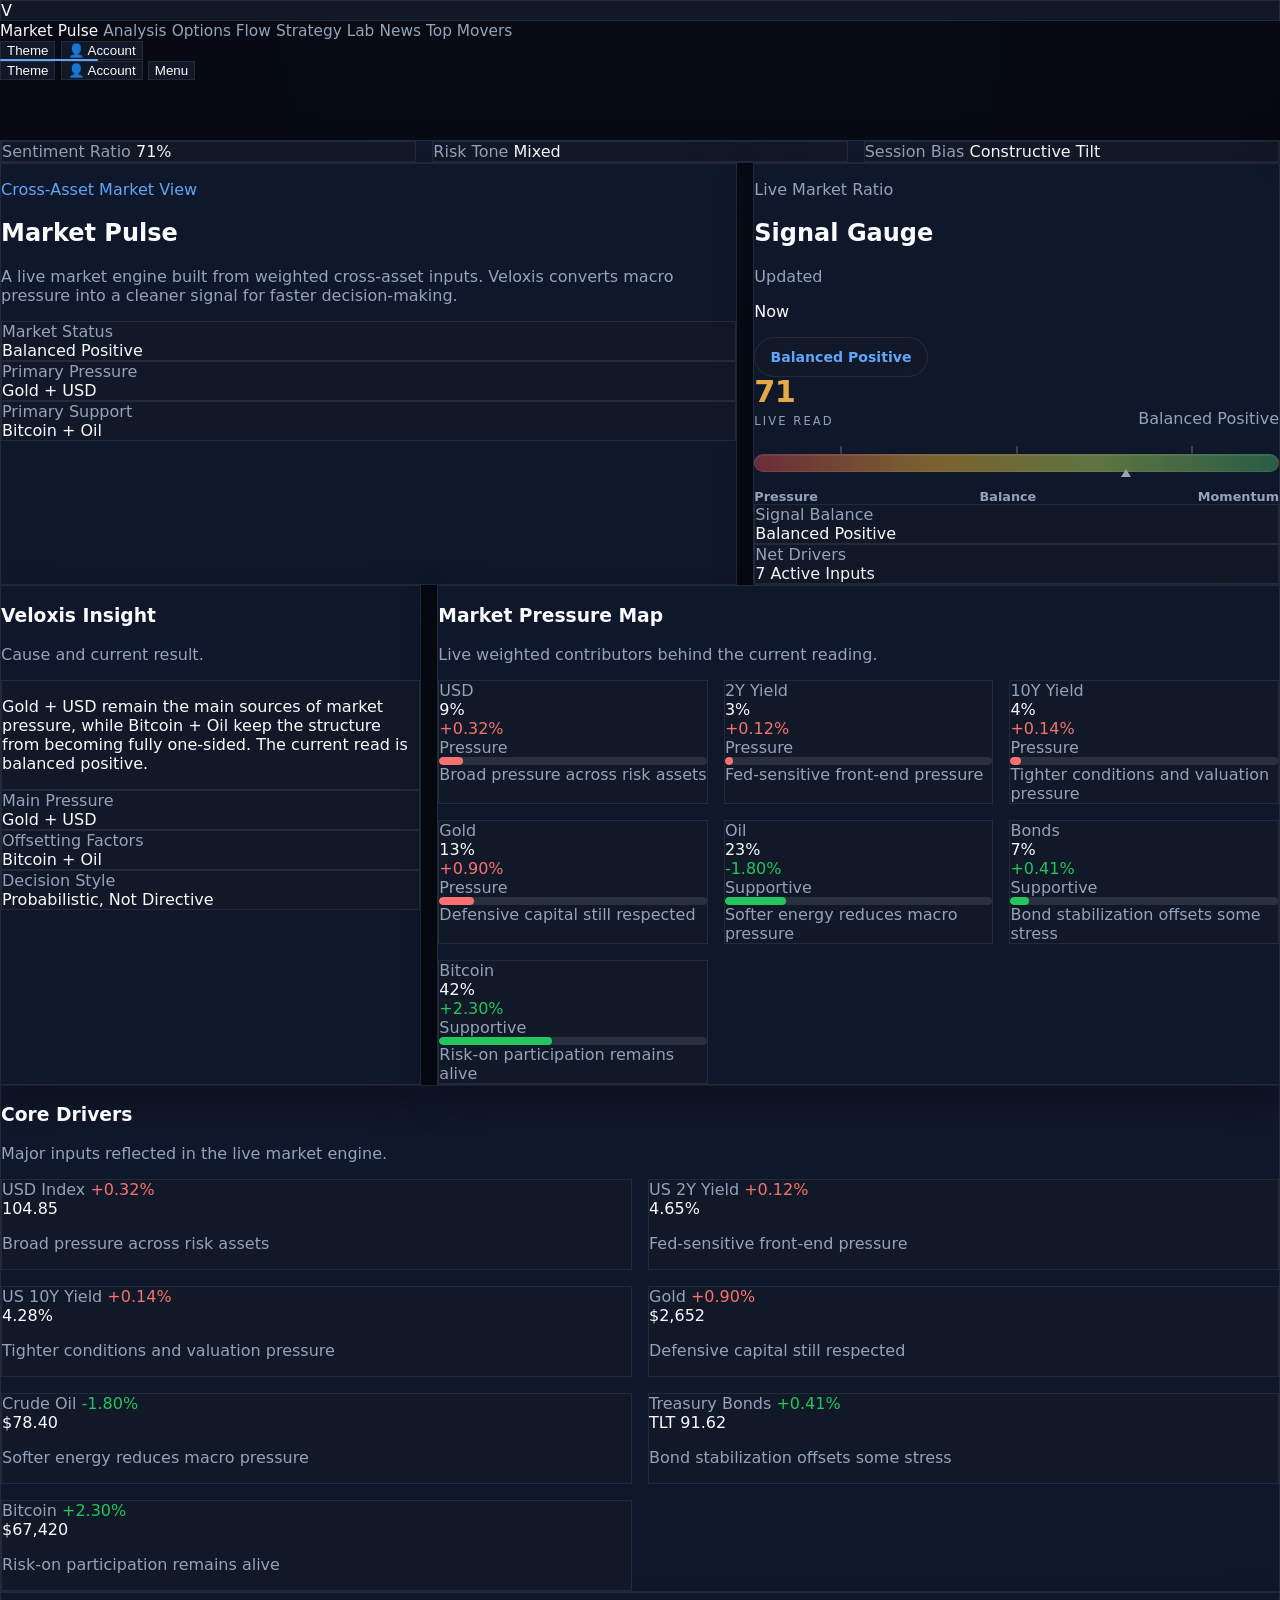
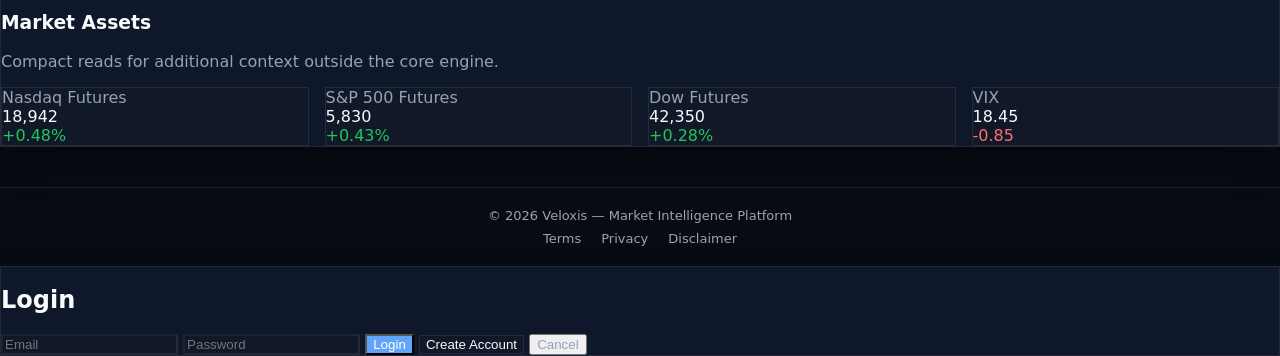
==== index.html @ 834cbc36 "Update index.html" ====
<!DOCTYPE html>
<html lang="en">
<head>
  <meta charset="UTF-8" />
  <meta name="viewport" content="width=device-width, initial-scale=1.0" />
  <title>Veloxis — Market Pulse</title>
  <script src="https://cdn.tailwindcss.com"></script>
  <script src="https://cdn.jsdelivr.net/npm/chart.js"></script>
  <style>
    :root {
      --bg: #f4f7fb;
      --bg-soft: #edf2f8;
      --panel: #ffffff;
      --panel-soft: #f8fafc;
      --border: #e5e7eb;
      --text: #0f172a;
      --muted: #64748b;
      --accent: #2563eb;
      --positive: #16a34a;
      --negative: #dc2626;
      --warning: #b45309;
      --shadow: 0 10px 28px rgba(15, 23, 42, 0.08);

      --gauge-left: #6b2d37;
      --gauge-mid-left: #7b6230;
      --gauge-mid-right: #5d7440;
      --gauge-right: #295c45;
    }

    body.dark {
      --bg: #070b14;
      --bg-soft: #0b1120;
      --panel: #0f172a;
      --panel-soft: #111827;
      --border: rgba(255,255,255,0.08);
      --text: #f8fafc;
      --muted: #94a3b8;
      --accent: #60a5fa;
      --positive: #22c55e;
      --negative: #f87171;
      --warning: #f59e0b;
      --shadow: 0 14px 34px rgba(0, 0, 0, 0.32);
    }

    * { box-sizing: border-box; }

    body {
      margin: 0;
      font-family: Inter, ui-sans-serif, system-ui, -apple-system, BlinkMacSystemFont, "Segoe UI", sans-serif;
      background:
        radial-gradient(circle at top center, rgba(37,99,235,0.05), transparent 24%),
        var(--bg);
      color: var(--text);
      transition: background .2s ease, color .2s ease;
    }

    .panel {
      background: var(--panel);
      border: 1px solid var(--border);
      box-shadow: var(--shadow);
    }

    .panel-soft {
      background: var(--panel-soft);
      border: 1px solid var(--border);
    }

    .muted { color: var(--muted); }

    .nav-link {
      position: relative;
      color: var(--muted);
      text-decoration: none;
      font-size: .96rem;
      font-weight: 500;
      padding: .4rem 0;
      transition: color .2s ease;
      white-space: nowrap;
    }

    .nav-link:hover,
    .nav-link.active {
      color: var(--text);
    }

    .nav-link.active::after {
      content: "";
      position: absolute;
      left: 0;
      right: 0;
      bottom: -.9rem;
      height: 2px;
      background: var(--accent);
      border-radius: 999px;
    }

    .metric-card,
    .driver-card,
    .dist-card,
    .summary-card {
      transition: transform .18s ease, border-color .18s ease, box-shadow .18s ease;
    }

    .metric-card:hover,
    .driver-card:hover,
    .dist-card:hover,
    .summary-card:hover {
      transform: translateY(-2px);
      border-color: rgba(96,165,250,0.20);
      box-shadow: 0 12px 24px rgba(15,23,42,0.10);
    }

    .dist-card {
      cursor: pointer;
    }

    .top-strip,
    .hero-grid,
    .mid-grid,
    .drivers-grid,
    .distribution-grid,
    .assets-grid {
      display: grid;
      gap: 1rem;
    }

    .top-strip,
    .hero-grid,
    .mid-grid,
    .drivers-grid,
    .distribution-grid {
      grid-template-columns: 1fr;
    }

    .assets-grid {
      grid-template-columns: repeat(2, minmax(0, 1fr));
    }

    .desktop-nav::-webkit-scrollbar { height: 8px; }
    .desktop-nav::-webkit-scrollbar-thumb {
      background: #475569;
      border-radius: 999px;
    }

    .status-pill {
      display: inline-flex;
      align-items: center;
      justify-content: center;
      min-height: 40px;
      padding: .55rem .95rem;
      border-radius: 999px;
      border: 1px solid var(--border);
      background: var(--panel-soft);
      font-size: .88rem;
      font-weight: 700;
    }

    .rect-gauge-shell {
      width: 100%;
      max-width: 560px;
      margin: 0 auto;
    }

    .rect-gauge-head {
      display: flex;
      align-items: end;
      justify-content: space-between;
      gap: 1rem;
      margin-bottom: 1rem;
    }

    .rect-gauge-value {
      font-size: clamp(1.4rem, 2.6vw, 1.9rem);
      line-height: 1;
      font-weight: 700;
      letter-spacing: -0.02em;
      color: color-mix(in srgb, var(--text) 75%, var(--muted));
      opacity: 0.92;
    }

    .rect-gauge-sub {
      font-size: .72rem;
      letter-spacing: .18em;
      text-transform: uppercase;
      color: var(--muted);
      margin-top: .4rem;
    }

    .rect-gauge-track-wrap {
      position: relative;
      padding: 10px 0 4px 0;
    }

    .rect-gauge-track {
      position: relative;
      width: 100%;
      height: 18px;
      border-radius: 999px;
      background:
        linear-gradient(
          90deg,
          var(--gauge-left) 0%,
          var(--gauge-mid-left) 34%,
          var(--gauge-mid-right) 66%,
          var(--gauge-right) 100%
        );
      border: 1px solid color-mix(in srgb, var(--border) 80%, transparent);
      overflow: visible;
    }

    .rect-gauge-overlay {
      position: absolute;
      inset: 0;
      border-radius: 999px;
      box-shadow: inset 0 1px 0 rgba(255,255,255,0.08);
      pointer-events: none;
    }

    .rect-gauge-marker {
      position: absolute;
      top: 14px;
      width: 0;
      height: 0;
      border-left: 5px solid transparent;
      border-right: 5px solid transparent;
      border-bottom: 8px solid #9ca3af;
      transform: translateX(-50%);
      transition: left .35s ease;
    }

    .rect-gauge-marker::after {
      content: none;
    }

    .rect-gauge-scale {
      position: relative;
      display: flex;
      justify-content: space-between;
      gap: .5rem;
      margin-top: .85rem;
      font-size: .8rem;
      font-weight: 600;
      color: var(--muted);
    }

    .rect-gauge-scale span {
      white-space: nowrap;
    }

    .rect-gauge-ticks {
      position: absolute;
      top: 2px;
      left: 0;
      right: 0;
      height: 26px;
      pointer-events: none;
    }

    .rect-gauge-tick {
      position: absolute;
      top: 0;
      width: 2px;
      height: 8px;
      border-radius: 999px;
      background: rgba(255,255,255,0.18);
      transform: translateX(-50%);
    }

    .mini-bar-track {
      width: 100%;
      height: 8px;
      border-radius: 999px;
      background: color-mix(in srgb, var(--muted) 18%, transparent);
      overflow: hidden;
    }

    .mini-bar-fill {
      height: 100%;
      border-radius: 999px;
      transition: width .35s ease;
    }

    .mobile-drawer {
      transform: translateX(100%);
      transition: transform .22s ease;
    }

    .mobile-drawer.open {
      transform: translateX(0);
    }

    .modal-hidden {
      display: none;
    }

    .modal-visible {
      display: flex;
    }

    @media (min-width: 768px) {
      .top-strip { grid-template-columns: repeat(3, minmax(0, 1fr)); }
      .drivers-grid { grid-template-columns: repeat(2, minmax(0, 1fr)); }
      .distribution-grid { grid-template-columns: repeat(2, minmax(0, 1fr)); }
      .assets-grid { grid-template-columns: repeat(4, minmax(0, 1fr)); }
    }

    @media (min-width: 1280px) {
      .hero-grid { grid-template-columns: 7fr 5fr; }
      .mid-grid { grid-template-columns: 4fr 8fr; }
      .distribution-grid { grid-template-columns: repeat(3, minmax(0, 1fr)); }
    }
  </style>
</head>
<body class="dark" id="main-body">
  <header
    class="sticky top-0 z-50 border-b backdrop-blur"
    style="border-color: var(--border); background: color-mix(in srgb, var(--bg) 88%, transparent);"
  >
    <div class="max-w-7xl mx-auto px-4 lg:px-8">
      <div class="h-16 flex items-center justify-between gap-4">
        <div class="flex items-center min-w-fit gap-3">
          <img
            src="/mnt/data/8478C569-50B4-4693-9D56-5F10688E24B3.jpeg"
            alt="Veloxis logo"
            class="h-8 lg:h-9 w-auto object-contain"
            onerror="this.style.display='none';document.getElementById('fallback-logo').style.display='flex';"
          />
          <div id="fallback-logo" class="hidden h-8 w-8 items-center justify-center rounded-lg panel-soft text-sm font-bold">V</div>
        </div>

        <nav class="desktop-nav flex items-center gap-7 flex-1 justify-center overflow-x-auto thin-scroll">
          <a href="index.html" class="nav-link active">Market Pulse</a>
          <a href="analysis.html" class="nav-link">Analysis</a>
          <a href="veloxis-options-flow.html" class="nav-link">Options Flow</a>
          <a href="strategy.html" class="nav-link">Strategy Lab</a>
          <a href="news.html" class="nav-link">News</a>
          <a href="top-movers.html" class="nav-link">Top Movers</a>
        </nav>

        <div class="hidden lg:flex items-center gap-2">
          <button
            onclick="toggleTheme()"
            class="panel-soft rounded-xl px-3 py-2 text-sm font-medium"
            style="color: var(--text);"
          >
            Theme
          </button>
          <button
  id="accountBtn"
  onclick="openLogin()"
  class="panel-soft rounded-xl px-3 py-2 text-sm font-medium"
  style="color: var(--text);"
>
  👤 Account
</button>
        </div>

        <div class="flex lg:hidden items-center gap-2">
          <button
            onclick="toggleTheme()"
            class="panel-soft rounded-xl px-3 py-2 text-sm font-medium"
            style="color: var(--text);"
          >
            Theme
          </button>
          <button
  id="accountBtn"
  onclick="openLogin()"
  class="panel-soft rounded-xl px-3 py-2 text-sm font-medium"
  style="color: var(--text);"
>
  👤 Account
</button>
          
          <button
            onclick="toggleMobileMenu()"
            class="panel-soft rounded-xl px-3 py-2 text-sm font-medium"
            style="color: var(--text);"
          >
            Menu
          </button>
        </div>
      </div>
    </div>

    <div id="mobileMenuWrap" class="fixed inset-0 z-50 hidden lg:hidden">
      <div class="absolute inset-0 bg-black/40" onclick="toggleMobileMenu()"></div>
      <div
        id="mobileDrawer"
        class="mobile-drawer absolute right-0 top-0 h-full w-[82%] max-w-[340px] panel p-5"
      >
        <div class="flex items-center justify-between mb-6">
          <div class="font-semibold text-lg">Navigation</div>
          <button onclick="toggleMobileMenu()" class="panel-soft rounded-xl px-3 py-2 text-sm">Close</button>
        </div>

        <div class="flex flex-col gap-4">
          <a href="#" class="nav-link active">Market Pulse</a>
          <a href="analysis.html" class="nav-link">Analysis</a>
          <a href="strategy.html" class="nav-link">Strategy Lab</a>
          <a href="news.html" class="nav-link">News</a>
          <a href="top-movers.html" class="nav-link">Top Movers</a>
        </div>
      </div>
    </div>
  </header>

  <main class="max-w-7xl mx-auto px-4 lg:px-8 py-5 lg:py-8">
    <section class="space-y-6">
      <div class="panel rounded-2xl p-3 lg:p-4">
        <div class="top-strip text-sm">
          <div class="summary-card panel-soft rounded-xl px-4 py-3 flex items-center justify-between">
            <span class="muted">Sentiment Ratio</span>
            <span class="font-semibold" id="topSentiment">0%</span>
          </div>
          <div class="summary-card panel-soft rounded-xl px-4 py-3 flex items-center justify-between">
            <span class="muted">Risk Tone</span>
            <span class="font-semibold" id="topRiskTone">Neutral</span>
          </div>
          <div class="summary-card panel-soft rounded-xl px-4 py-3 flex items-center justify-between">
            <span class="muted">Session Bias</span>
            <span class="font-semibold" id="topBias">Balanced</span>
          </div>
        </div>
      </div>

      <div class="hero-grid">
        <div class="panel rounded-3xl p-6 lg:p-8">
          <p class="text-sm font-medium mb-3" style="color: var(--accent);">Cross-Asset Market View</p>
          <h1 class="text-3xl lg:text-5xl font-semibold tracking-tight mb-4">Market Pulse</h1>
          <p class="text-base lg:text-lg leading-8 muted mb-6">
            A live market engine built from weighted cross-asset inputs. Veloxis converts macro pressure into a cleaner signal for faster decision-making.
          </p>

          <div class="grid grid-cols-1 md:grid-cols-3 gap-3">
            <div class="summary-card panel-soft rounded-2xl px-4 py-4">
              <div class="text-xs uppercase tracking-[0.16em] muted mb-2">Market Status</div>
              <div class="text-lg font-semibold" id="summaryMarketStatus">Balanced</div>
            </div>
            <div class="summary-card panel-soft rounded-2xl px-4 py-4">
              <div class="text-xs uppercase tracking-[0.16em] muted mb-2">Primary Pressure</div>
              <div class="text-lg font-semibold" id="summaryPressure">-</div>
            </div>
            <div class="summary-card panel-soft rounded-2xl px-4 py-4">
              <div class="text-xs uppercase tracking-[0.16em] muted mb-2">Primary Support</div>
              <div class="text-lg font-semibold" id="summarySupport">-</div>
            </div>
          </div>
        </div>

        <div class="panel rounded-3xl p-6 lg:p-8">
          <div class="flex items-start justify-between gap-4 mb-5">
            <div>
              <p class="text-sm muted mb-1">Live Market Ratio</p>
              <h2 class="text-2xl font-semibold">Signal Gauge</h2>
            </div>
            <div class="text-right">
              <p class="text-xs uppercase tracking-[0.18em] muted">Updated</p>
              <p class="text-sm font-medium">Now</p>
            </div>
          </div>

          <div class="text-center mb-4">
            <span class="status-pill" id="statusPill">Balanced</span>
          </div>

          <div class="rect-gauge-shell">
            <div class="rect-gauge-head">
              <div>
                <div class="rect-gauge-value" id="gaugeValue">0</div>
                <div class="rect-gauge-sub">Live Read</div>
              </div>
              <div class="text-right text-sm muted">
                <div class="font-medium" id="gaugeStateText">Balanced</div>
              </div>
            </div>

            <div class="rect-gauge-track-wrap">
              <div class="rect-gauge-ticks">
                <span class="rect-gauge-tick" style="left: 16.5%;"></span>
                <span class="rect-gauge-tick" style="left: 50%;"></span>
                <span class="rect-gauge-tick" style="left: 83.5%;"></span>
              </div>

              <div class="rect-gauge-track">
                <div class="rect-gauge-overlay"></div>
                <div class="rect-gauge-marker" id="gaugeMarker" style="left: 50%;"></div>
              </div>
            </div>

            <div class="rect-gauge-scale">
              <span>Pressure</span>
              <span>Balance</span>
              <span>Momentum</span>
            </div>
          </div>

          <div class="grid grid-cols-2 gap-3 mt-6 text-sm">
            <div class="summary-card panel-soft rounded-2xl px-4 py-3">
              <div class="muted mb-1">Signal Balance</div>
              <div class="font-semibold" id="balanceText">Balanced</div>
            </div>
            <div class="summary-card panel-soft rounded-2xl px-4 py-3">
              <div class="muted mb-1">Net Drivers</div>
              <div class="font-semibold">7 Active Inputs</div>
            </div>
          </div>
        </div>
      </div>

      <div class="mid-grid">
        <div class="panel rounded-3xl p-6">
          <div class="mb-5">
            <h3 class="text-xl font-semibold">Veloxis Insight</h3>
            <p class="text-sm muted mt-1">Cause and current result.</p>
          </div>

          <div class="panel-soft rounded-2xl p-5 mb-4">
            <p class="text-sm leading-7" id="insightText">
              Live interpretation will appear here.
            </p>
          </div>

          <div class="grid grid-cols-1 gap-3">
            <div class="summary-card panel-soft rounded-2xl px-4 py-3">
              <div class="text-xs uppercase tracking-[0.16em] muted mb-1">Main Pressure</div>
              <div class="font-semibold" id="mainPressure">-</div>
            </div>
            <div class="summary-card panel-soft rounded-2xl px-4 py-3">
              <div class="text-xs uppercase tracking-[0.16em] muted mb-1">Offsetting Factors</div>
              <div class="font-semibold" id="offsettingFactors">-</div>
            </div>
            <div class="summary-card panel-soft rounded-2xl px-4 py-3">
              <div class="text-xs uppercase tracking-[0.16em] muted mb-1">Decision Style</div>
              <div class="font-semibold">Probabilistic, Not Directive</div>
            </div>
          </div>
        </div>

        <div class="panel rounded-3xl p-6">
          <div class="mb-5">
            <h3 class="text-xl font-semibold">Market Pressure Map</h3>
            <p class="text-sm muted mt-1">Live weighted contributors behind the current reading.</p>
          </div>

          <div class="distribution-grid" id="distributionGrid"></div>
        </div>
      </div>

      <div class="panel rounded-3xl p-6">
        <div class="mb-5">
          <h3 class="text-xl font-semibold">Core Drivers</h3>
          <p class="text-sm muted mt-1">Major inputs reflected in the live market engine.</p>
        </div>

        <div class="drivers-grid" id="driversGrid"></div>
      </div>

      <div class="panel rounded-3xl p-6">
        <div class="mb-5">
          <h3 class="text-xl font-semibold">Market Assets</h3>
          <p class="text-sm muted mt-1">Compact reads for additional context outside the core engine.</p>
        </div>

        <div class="assets-grid">
          <div class="metric-card panel-soft rounded-2xl p-4">
            <div class="text-sm muted mb-2">Nasdaq Futures</div>
            <div class="text-2xl font-semibold">18,942</div>
            <div class="text-sm mt-2" style="color: var(--positive);">+0.48%</div>
          </div>
          <div class="metric-card panel-soft rounded-2xl p-4">
            <div class="text-sm muted mb-2">S&amp;P 500 Futures</div>
            <div class="text-2xl font-semibold">5,830</div>
            <div class="text-sm mt-2" style="color: var(--positive);">+0.43%</div>
          </div>
          <div class="metric-card panel-soft rounded-2xl p-4">
            <div class="text-sm muted mb-2">Dow Futures</div>
            <div class="text-2xl font-semibold">42,350</div>
            <div class="text-sm mt-2" style="color: var(--positive);">+0.28%</div>
          </div>
          <div class="metric-card panel-soft rounded-2xl p-4">
            <div class="text-sm muted mb-2">VIX</div>
            <div class="text-2xl font-semibold">18.45</div>
            <div class="text-sm mt-2" style="color: var(--negative);">-0.85</div>
          </div>
        </div>
      </div>
    </section>
  </main>

  <div id="miniChartModal" class="modal-hidden fixed inset-0 z-[999] bg-black/60 items-center justify-center px-4">
    <div class="panel rounded-3xl w-full max-w-md p-5 relative">
      <button
        onclick="closeMiniChart()"
        class="absolute top-3 right-3 panel-soft rounded-lg px-3 py-1 text-sm"
        style="color: var(--text);"
      >
        Close
      </button>

      <div class="mb-4">
        <div class="text-sm muted mb-1" id="miniChartLabel">Signal</div>
        <div class="text-xl font-semibold" id="miniChartTitle">Mini Chart</div>
        <div class="text-sm muted mt-2" id="miniChartNote">1H fixed view</div>
      </div>

      <div style="height: 220px;">
        <canvas id="miniChartCanvas"></canvas>
      </div>
    </div>
  </div>

  <script>
    function toggleTheme() {
      document.getElementById("main-body").classList.toggle("dark");
    }

    function toggleMobileMenu() {
      const wrap = document.getElementById("mobileMenuWrap");
      const drawer = document.getElementById("mobileDrawer");
      const isHidden = wrap.classList.contains("hidden");

      if (isHidden) {
        wrap.classList.remove("hidden");
        requestAnimationFrame(() => drawer.classList.add("open"));
      } else {
        drawer.classList.remove("open");
        setTimeout(() => wrap.classList.add("hidden"), 220);
      }
    }

    const signals = [
      {
        name: "USD",
        symbol: "USD Index",
        value: "104.85",
        change: 0.32,
        weight: 1.5,
        direction: "negative",
        impactLabel: "Broad pressure across risk assets"
      },
      {
        name: "2Y Yield",
        symbol: "US 2Y Yield",
        value: "4.65%",
        change: 0.12,
        weight: 1.6,
        direction: "negative",
        impactLabel: "Fed-sensitive front-end pressure"
      },
      {
        name: "10Y Yield",
        symbol: "US 10Y Yield",
        value: "4.28%",
        change: 0.14,
        weight: 1.4,
        direction: "negative",
        impactLabel: "Tighter conditions and valuation pressure"
      },
      {
        name: "Gold",
        symbol: "Gold",
        value: "$2,652",
        change: 0.90,
        weight: 0.8,
        direction: "negative",
        impactLabel: "Defensive capital still respected"
      },
      {
        name: "Oil",
        symbol: "Crude Oil",
        value: "$78.40",
        change: -1.80,
        weight: 0.7,
        direction: "positive",
        impactLabel: "Softer energy reduces macro pressure"
      },
      {
        name: "Bonds",
        symbol: "Treasury Bonds",
        value: "TLT 91.62",
        change: 0.41,
        weight: 0.9,
        direction: "positive",
        impactLabel: "Bond stabilization offsets some stress"
      },
      {
        name: "Bitcoin",
        symbol: "Bitcoin",
        value: "$67,420",
        change: 2.30,
        weight: 1.0,
        direction: "positive",
        impactLabel: "Risk-on participation remains alive"
      }
    ];

    function contribution(signal) {
      return Math.abs(signal.change) * signal.weight;
    }

    function buildEngine() {
      let positive = 0;
      let negative = 0;

      const negatives = signals.filter(s => s.direction === "negative");
      const positives = signals.filter(s => s.direction === "positive");

      signals.forEach(s => {
        const impact = Math.abs(s.change) * s.weight;

        if (s.direction === "positive") {
          positive += impact;
        } else {
          negative += impact;
        }
      });

      const totalRaw = positive + negative;
      const positivePercent = totalRaw ? Math.round((positive / totalRaw) * 100) : 50;

      const sortedNegative = [...negatives].sort(
        (a, b) => (Math.abs(b.change) * b.weight) - (Math.abs(a.change) * a.weight)
      );
      const sortedPositive = [...positives].sort(
        (a, b) => (Math.abs(b.change) * b.weight) - (Math.abs(a.change) * a.weight)
      );

      let riskTone = "Mixed";
      let bias = "Balanced";
      let status = "Balanced";

      if (positivePercent >= 75) {
        riskTone = "Risk-On";
        bias = "Constructive Advance";
        status = "Constructive";
      } else if (positivePercent >= 58) {
        riskTone = "Mixed";
        bias = "Constructive Tilt";
        status = "Balanced Positive";
      } else if (positivePercent <= 30) {
        riskTone = "Defensive";
        bias = "Pressure Dominant";
        status = "High Stress";
      } else if (positivePercent <= 42) {
        riskTone = "Mixed";
        bias = "Defensive Rotation";
        status = "Balanced Defensive";
      }

      return {
        positivePercent,
        riskTone,
        bias,
        status,
        mainPressure: sortedNegative.slice(0, 2).map(s => s.name).join(" + "),
        offsetting: sortedPositive.slice(0, 2).map(s => s.name).join(" + ")
      };
    }

    function statusColor(status) {
      const s = status.toLowerCase();
      if (s.includes("constructive")) return "var(--positive)";
      if (s.includes("stress")) return "var(--negative)";
      if (s.includes("defensive")) return "var(--warning)";
      return "var(--accent)";
    }

    function setGaugeMarker(value) {
      document.getElementById("gaugeMarker").style.left = `${value}%`;
    }

    function renderSummary(engine) {
      document.getElementById("topSentiment").textContent = `${engine.positivePercent}%`;
      document.getElementById("topRiskTone").textContent = engine.riskTone;
      document.getElementById("topBias").textContent = engine.bias;

      document.getElementById("summaryMarketStatus").textContent = engine.status;
      document.getElementById("summaryPressure").textContent = engine.mainPressure;
      document.getElementById("summarySupport").textContent = engine.offsetting;

      document.getElementById("gaugeValue").textContent = engine.positivePercent;
      document.getElementById("balanceText").textContent = engine.status;
      document.getElementById("gaugeStateText").textContent = engine.status;

      const gaugeValue = document.getElementById("gaugeValue");

      if (engine.positivePercent >= 75) {
        gaugeValue.style.color = "color-mix(in srgb, var(--positive) 75%, white 25%)";
      } else if (engine.positivePercent <= 42) {
        gaugeValue.style.color = "color-mix(in srgb, var(--negative) 75%, white 25%)";
      } else {
        gaugeValue.style.color = "color-mix(in srgb, var(--warning) 75%, white 25%)";
      }

      const pill = document.getElementById("statusPill");
      pill.textContent = engine.status;
      pill.style.color = statusColor(engine.status);

      setGaugeMarker(engine.positivePercent);
    }

    function renderInsight(engine) {
      document.getElementById("mainPressure").textContent = engine.mainPressure;
      document.getElementById("offsettingFactors").textContent = engine.offsetting;

      document.getElementById("insightText").textContent =
        `${engine.mainPressure} remain the main sources of market pressure, while ${engine.offsetting} keep the structure from becoming fully one-sided. The current read is ${engine.status.toLowerCase()}.`;
    }

    function renderDistribution() {
      const total = signals.reduce((sum, s) => sum + contribution(s), 0);
      const grid = document.getElementById("distributionGrid");

      grid.innerHTML = signals.map(signal => {
        const share = total ? (contribution(signal) / total) * 100 : 0;
        const pct = Math.round(share);
        const color = signal.direction === "positive" ? "var(--positive)" : "var(--negative)";
        const tone = signal.direction === "positive" ? "Supportive" : "Pressure";

        return `
          <div class="dist-card panel-soft rounded-2xl p-4 cursor-pointer" onclick="openMiniChart('${signal.name.replace(/'/g, "\\'")}')">
            <div class="flex items-start justify-between gap-3 mb-3">
              <div>
                <div class="text-sm muted">${signal.name}</div>
                <div class="text-3xl font-semibold mt-2">${pct}%</div>
              </div>
              <div class="text-right">
                <div class="text-sm font-medium" style="color:${color}">
                  ${signal.change > 0 ? "+" : ""}${signal.change.toFixed(2)}%
                </div>
                <div class="text-xs muted mt-1">${tone}</div>
              </div>
            </div>

            <div class="mini-bar-track mb-3">
              <div class="mini-bar-fill" style="width:${pct}%; background:${color};"></div>
            </div>

            <div class="text-sm muted leading-6">${signal.impactLabel}</div>
          </div>
        `;
      }).join("");
    }

    function renderDrivers() {
      const grid = document.getElementById("driversGrid");

      grid.innerHTML = signals.map(signal => {
        const color = signal.direction === "positive" ? "var(--positive)" : "var(--negative)";

        return `
          <div class="driver-card panel-soft rounded-2xl p-4">
            <div class="flex items-center justify-between mb-2">
              <span class="text-sm muted">${signal.symbol}</span>
              <span class="text-sm font-medium" style="color:${color}">
                ${signal.change > 0 ? "+" : ""}${signal.change.toFixed(2)}%
              </span>
            </div>
            <div class="text-2xl font-semibold mb-2">${signal.value}</div>
            <p class="text-sm muted leading-6">${signal.impactLabel}</p>
          </div>
        `;
      }).join("");
    }

    let miniChartInstance = null;

    function getMiniChartData(signalName) {
      if (signalName === "USD") {
        return {
          data: [100, 101, 101.5, 102.2, 103.1, 104.0, 104.85],
          color: "#f97316",
          note: "1H fixed view · Dollar pressure remains elevated."
        };
      }

      if (signalName === "2Y Yield") {
        return {
          data: [4.10, 4.18, 4.25, 4.33, 4.42, 4.55, 4.65],
          color: "#f97316",
          note: "1H fixed view · Front-end yields remain firm."
        };
      }

      if (signalName === "10Y Yield") {
        return {
          data: [4.00, 4.05, 4.08, 4.12, 4.18, 4.22, 4.28],
          color: "#f97316",
          note: "1H fixed view · Long-end pressure still building."
        };
      }

      if (signalName === "Gold") {
        return {
          data: [2580, 2595, 2610, 2622, 2635, 2644, 2652],
          color: "#f97316",
          note: "1H fixed view · Defensive bid remains active."
        };
      }

      if (signalName === "Oil") {
        return {
          data: [81.8, 81.2, 80.7, 80.0, 79.4, 78.9, 78.4],
          color: "#22c55e",
          note: "1H fixed view · Lower oil is easing macro pressure."
        };
      }

      if (signalName === "Bonds") {
        return {
          data: [89.8, 90.2, 90.7, 91.0, 91.2, 91.4, 91.62],
          color: "#22c55e",
          note: "1H fixed view · Bond stabilization supports balance."
        };
      }

      if (signalName === "Bitcoin") {
        return {
          data: [64200, 64800, 65400, 66100, 66600, 67000, 67420],
          color: "#22c55e",
          note: "1H fixed view · Risk appetite remains constructive."
        };
      }

      return {
        data: [10, 11, 12, 11, 13, 14, 15],
        color: "#60a5fa",
        note: "1H fixed view"
      };
    }

    function openMiniChart(signalName) {
      const modal = document.getElementById("miniChartModal");
      const title = document.getElementById("miniChartTitle");
      const label = document.getElementById("miniChartLabel");
      const note = document.getElementById("miniChartNote");
      const canvas = document.getElementById("miniChartCanvas");

      const payload = getMiniChartData(signalName);

      label.textContent = "Market Pressure Map";
      title.textContent = signalName;
      note.textContent = payload.note;

      modal.classList.remove("modal-hidden");
      modal.classList.add("modal-visible");

      if (miniChartInstance) {
        miniChartInstance.destroy();
      }

      const ctx = canvas.getContext("2d");

      miniChartInstance = new Chart(ctx, {
        type: "line",
        data: {
          labels: payload.data.map((_, i) => i + 1),
          datasets: [{
            data: payload.data,
            borderColor: payload.color,
            borderWidth: 2,
            pointRadius: 0,
            tension: 0.35,
            fill: false
          }]
        },
        options: {
          responsive: true,
          maintainAspectRatio: false,
          animation: false,
          plugins: {
            legend: { display: false },
            tooltip: { enabled: false }
          },
          scales: {
            x: {
              display: false,
              grid: { display: false },
              border: { display: false }
            },
            y: {
              display: false,
              grid: { display: false },
              border: { display: false }
            }
          }
        }
      });
    }

    function closeMiniChart() {
      const modal = document.getElementById("miniChartModal");
      modal.classList.remove("modal-visible");
      modal.classList.add("modal-hidden");

      if (miniChartInstance) {
        miniChartInstance.destroy();
        miniChartInstance = null;
      }
    }

    const engine = buildEngine();
    renderSummary(engine);
    renderInsight(engine);
    renderDistribution();
    renderDrivers();
    // ===== THEME FIX =====
function applySavedTheme() {
  const savedTheme = localStorage.getItem("veloxis-theme");
  const body = document.getElementById("main-body");

  if (savedTheme === "light") {
    body.classList.remove("dark");
  } else {
    body.classList.add("dark");
  }
}

function toggleTheme() {
  const body = document.getElementById("main-body");
  body.classList.toggle("dark");

  const currentTheme = body.classList.contains("dark") ? "dark" : "light";
  localStorage.setItem("veloxis-theme", currentTheme);
}
function openLogin() {
  document.getElementById("loginBox").classList.remove("hidden");
}
    function handleLogin() {
  alert("Login system will be connected soon");
}
    function closeLogin() {
  document.getElementById("loginBox").classList.add("hidden");
}
    function openRegister() {
  const box = document.getElementById("loginBox");

  box.innerHTML = `
    <div class="panel rounded-2xl p-6 w-[90%] max-w-sm">

      <h2 class="text-lg font-semibold mb-4">Create Account</h2>

      <input type="text" placeholder="Username"
        class="w-full mb-3 px-3 py-2 rounded-lg border"
        style="background: var(--panel-soft); border-color: var(--border); color: var(--text);" />

      <input type="text" placeholder="Email"
        class="w-full mb-3 px-3 py-2 rounded-lg border"
        style="background: var(--panel-soft); border-color: var(--border); color: var(--text);" />

      <input type="text" placeholder="Country"
        class="w-full mb-3 px-3 py-2 rounded-lg border"
        style="background: var(--panel-soft); border-color: var(--border); color: var(--text);" />

      <input type="password" placeholder="Password"
        class="w-full mb-3 px-3 py-2 rounded-lg border"
        style="background: var(--panel-soft); border-color: var(--border); color: var(--text);" />

      <input type="password" placeholder="Confirm Password"
        class="w-full mb-4 px-3 py-2 rounded-lg border"
        style="background: var(--panel-soft); border-color: var(--border); color: var(--text);" />

      <button 
        onclick="handleRegister()"
        class="w-full py-2 rounded-lg"
        style="background: var(--accent); color: white;">
        Create Account
      </button>

      <button onclick="openLogin()" class="mt-3 text-sm w-full">
        Back to Login
      </button>

      <button onclick="closeLogin()" class="mt-2 text-sm muted w-full">
        Cancel
      </button>

    </div>
  `;
}
document.addEventListener("DOMContentLoaded", applySavedTheme);
  </script>
  <footer style="margin-top:40px;padding:20px 0;border-top:1px solid rgba(255,255,255,0.08);text-align:center;color:#9CA3AF;font-size:13px;">

  <div style="margin-bottom:8px;">
    © 2026 Veloxis — Market Intelligence Platform
  </div>

  <div style="display:flex;justify-content:center;gap:20px;flex-wrap:wrap;">
    <a href="/terms.html" style="color:#9CA3AF;text-decoration:none;">Terms</a>
    <a href="/privacy.html" style="color:#9CA3AF;text-decoration:none;">Privacy</a>
    <a href="/disclaimer.html" style="color:#9CA3AF;text-decoration:none;">Disclaimer</a>
  </div>

</footer>
  <div id="loginBox" class="hidden fixed inset-0 bg-black/50 flex items-center justify-center z-50">

  <div class="panel rounded-2xl p-6 w-[90%] max-w-sm">

    <h2 class="text-lg font-semibold mb-4">Login</h2>

    <input type="text" placeholder="Email"
      class="w-full mb-3 px-3 py-2 rounded-lg border"
      style="background: var(--panel-soft); border-color: var(--border); color: var(--text);" />

    <input type="password" placeholder="Password"
      class="w-full mb-4 px-3 py-2 rounded-lg border"
      style="background: var(--panel-soft); border-color: var(--border); color: var(--text);" />

    <button 
  onclick="handleLogin()"
  class="w-full py-2 rounded-lg"
  style="background: var(--accent); color: white;">
  Login
</button>

<button 
  onclick="openRegister()"
  class="w-full py-2 rounded-lg mt-3"
  style="background: var(--panel-soft); color: var(--text); border: 1px solid var(--border);">
  Create Account
</button>

<button onclick="closeLogin()" class="mt-3 text-sm muted w-full">
  Cancel
</button>

  </div>

</div>
</body>
</html>
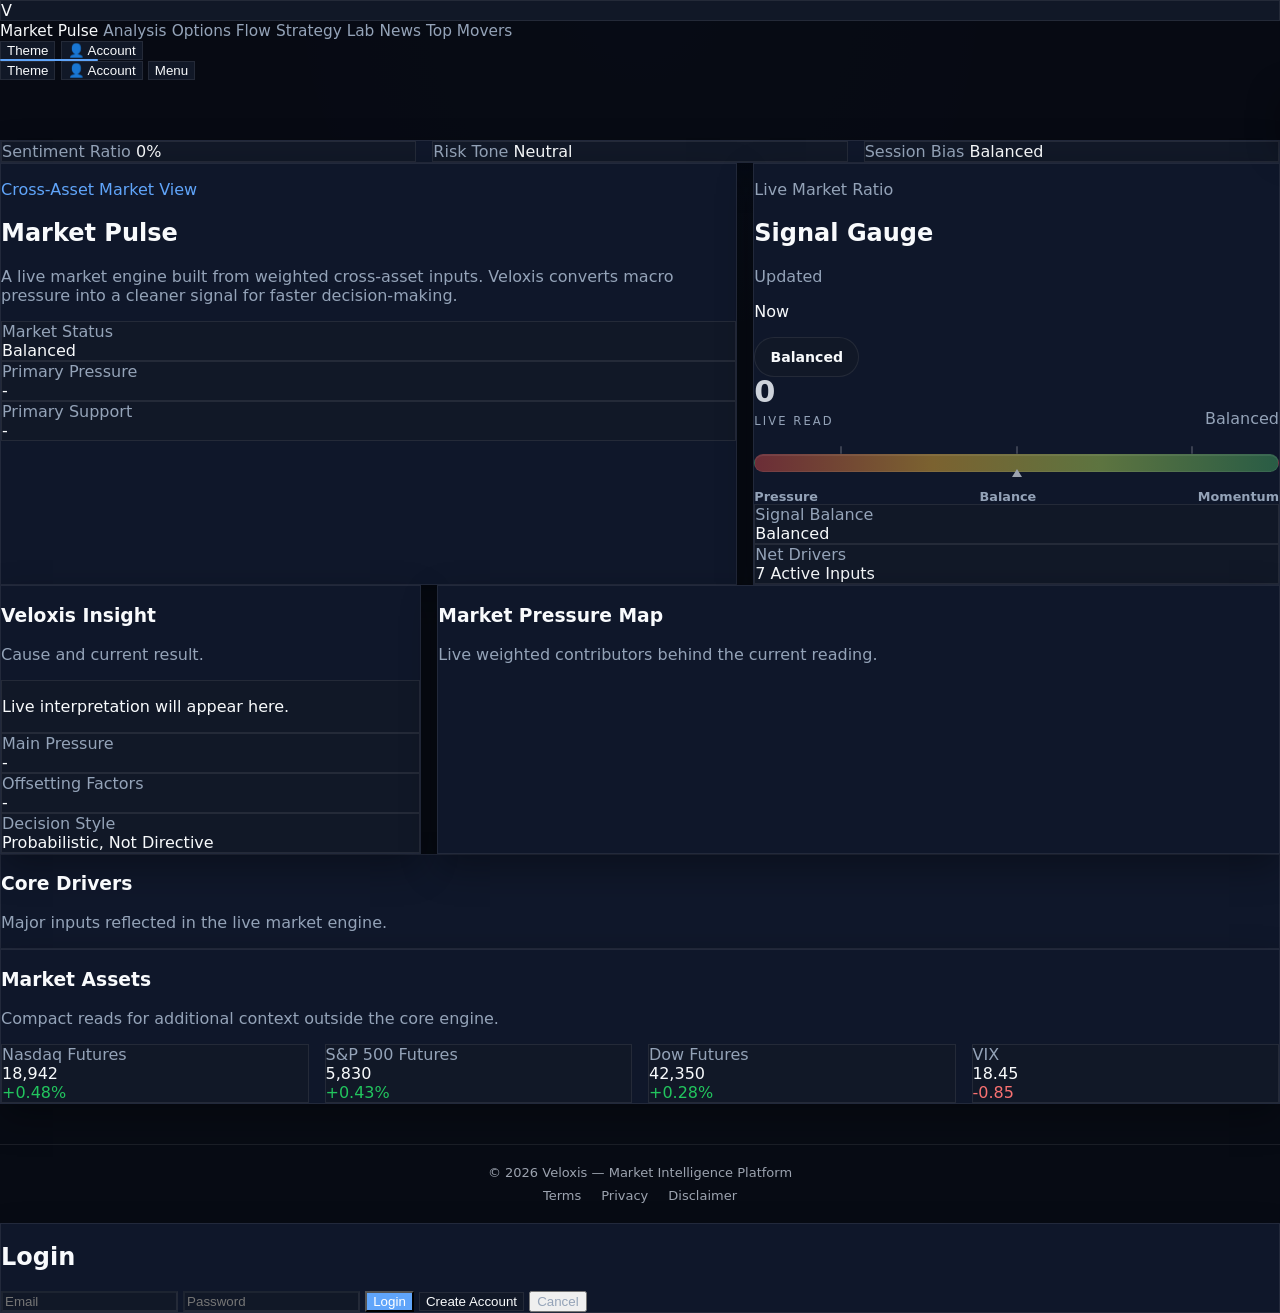
==== commit 3e33b6f0: "Update index.html" ====
--- a/index.html
+++ b/index.html
@@ -610,7 +610,23 @@
     </div>
   </div>
 
-  <script>
+  <script type="module">
+   import { initializeApp } from "https://www.gstatic.com/firebasejs/10.7.1/firebase-app.js";
+import { getAuth, createUserWithEmailAndPassword, signInWithEmailAndPassword } 
+from "https://www.gstatic.com/firebasejs/10.7.1/firebase-auth.js";
+
+const firebaseConfig = {
+  apiKey: "PUT-HERE",
+  authDomain: "PUT-HERE",
+  projectId: "PUT-HERE",
+};
+
+const app = initializeApp(firebaseConfig);
+const auth = getAuth(app);
+
+window.auth = auth;
+window.createUserWithEmailAndPassword = createUserWithEmailAndPassword;
+window.signInWithEmailAndPassword = signInWithEmailAndPassword; 
     function toggleTheme() {
       document.getElementById("main-body").classList.toggle("dark");
     }
@@ -1037,48 +1053,64 @@
   const box = document.getElementById("loginBox");
 
   box.innerHTML = `
-    <div class="panel rounded-2xl p-6 w-[90%] max-w-sm">
-
-      <h2 class="text-lg font-semibold mb-4">Create Account</h2>
-
-      <input type="text" placeholder="Username"
-        class="w-full mb-3 px-3 py-2 rounded-lg border"
-        style="background: var(--panel-soft); border-color: var(--border); color: var(--text);" />
-
-      <input type="text" placeholder="Email"
-        class="w-full mb-3 px-3 py-2 rounded-lg border"
-        style="background: var(--panel-soft); border-color: var(--border); color: var(--text);" />
-
-      <input type="text" placeholder="Country"
-        class="w-full mb-3 px-3 py-2 rounded-lg border"
-        style="background: var(--panel-soft); border-color: var(--border); color: var(--text);" />
-
-      <input type="password" placeholder="Password"
-        class="w-full mb-3 px-3 py-2 rounded-lg border"
-        style="background: var(--panel-soft); border-color: var(--border); color: var(--text);" />
-
-      <input type="password" placeholder="Confirm Password"
-        class="w-full mb-4 px-3 py-2 rounded-lg border"
-        style="background: var(--panel-soft); border-color: var(--border); color: var(--text);" />
-
-      <button 
-        onclick="handleRegister()"
-        class="w-full py-2 rounded-lg"
-        style="background: var(--accent); color: white;">
-        Create Account
-      </button>
-
-      <button onclick="openLogin()" class="mt-3 text-sm w-full">
-        Back to Login
-      </button>
-
-      <button onclick="closeLogin()" class="mt-2 text-sm muted w-full">
-        Cancel
-      </button>
-
-    </div>
+  <div class="panel rounded-2xl p-6 w-[90%] max-w-sm">
+
+    <h2 class="text-lg font-semibold mb-4">Create Account</h2>
+
+    <input type="text" placeholder="Username"
+      class="w-full mb-3 px-3 py-2 rounded-lg border"
+      style="background: var(--panel-soft); border-color: var(--border); color: var(--text);" />
+
+    <input type="text" placeholder="Email"
+      class="w-full mb-3 px-3 py-2 rounded-lg border"
+      style="background: var(--panel-soft); border-color: var(--border); color: var(--text);" />
+
+    <input type="text" placeholder="Country"
+      class="w-full mb-3 px-3 py-2 rounded-lg border"
+      style="background: var(--panel-soft); border-color: var(--border); color: var(--text);" />
+
+    <input type="password" placeholder="Password"
+      class="w-full mb-3 px-3 py-2 rounded-lg border"
+      style="background: var(--panel-soft); border-color: var(--border); color: var(--text);" />
+
+    <input type="password" placeholder="Confirm Password"
+      class="w-full mb-4 px-3 py-2 rounded-lg border"
+      style="background: var(--panel-soft); border-color: var(--border); color: var(--text);" />
+
+    <button onclick="handleRegister()"
+      class="w-full py-2 rounded-lg"
+      style="background: var(--accent); color: white;">
+      Create Account
+    </button>
+
+    <button onclick="openLogin()" class="mt-3 text-sm w-full">
+      Back to Login
+    </button>
+
+    <button onclick="closeLogin()" class="mt-2 text-sm muted w-full">
+      Cancel
+    </button>
+
+  </div>
   `;
 }
+
+function handleRegister() {
+  const inputs = document.querySelectorAll("#loginBox input");
+
+  const email = inputs[1].value;
+  const password = inputs[3].value;
+
+  createUserWithEmailAndPassword(window.auth, email, password)
+    .then(() => {
+      alert("Account created ✅");
+      closeLogin();
+    })
+    .catch((error) => {
+      alert(error.message);
+    });
+}
+  
 document.addEventListener("DOMContentLoaded", applySavedTheme);
   </script>
   <footer style="margin-top:40px;padding:20px 0;border-top:1px solid rgba(255,255,255,0.08);text-align:center;color:#9CA3AF;font-size:13px;">
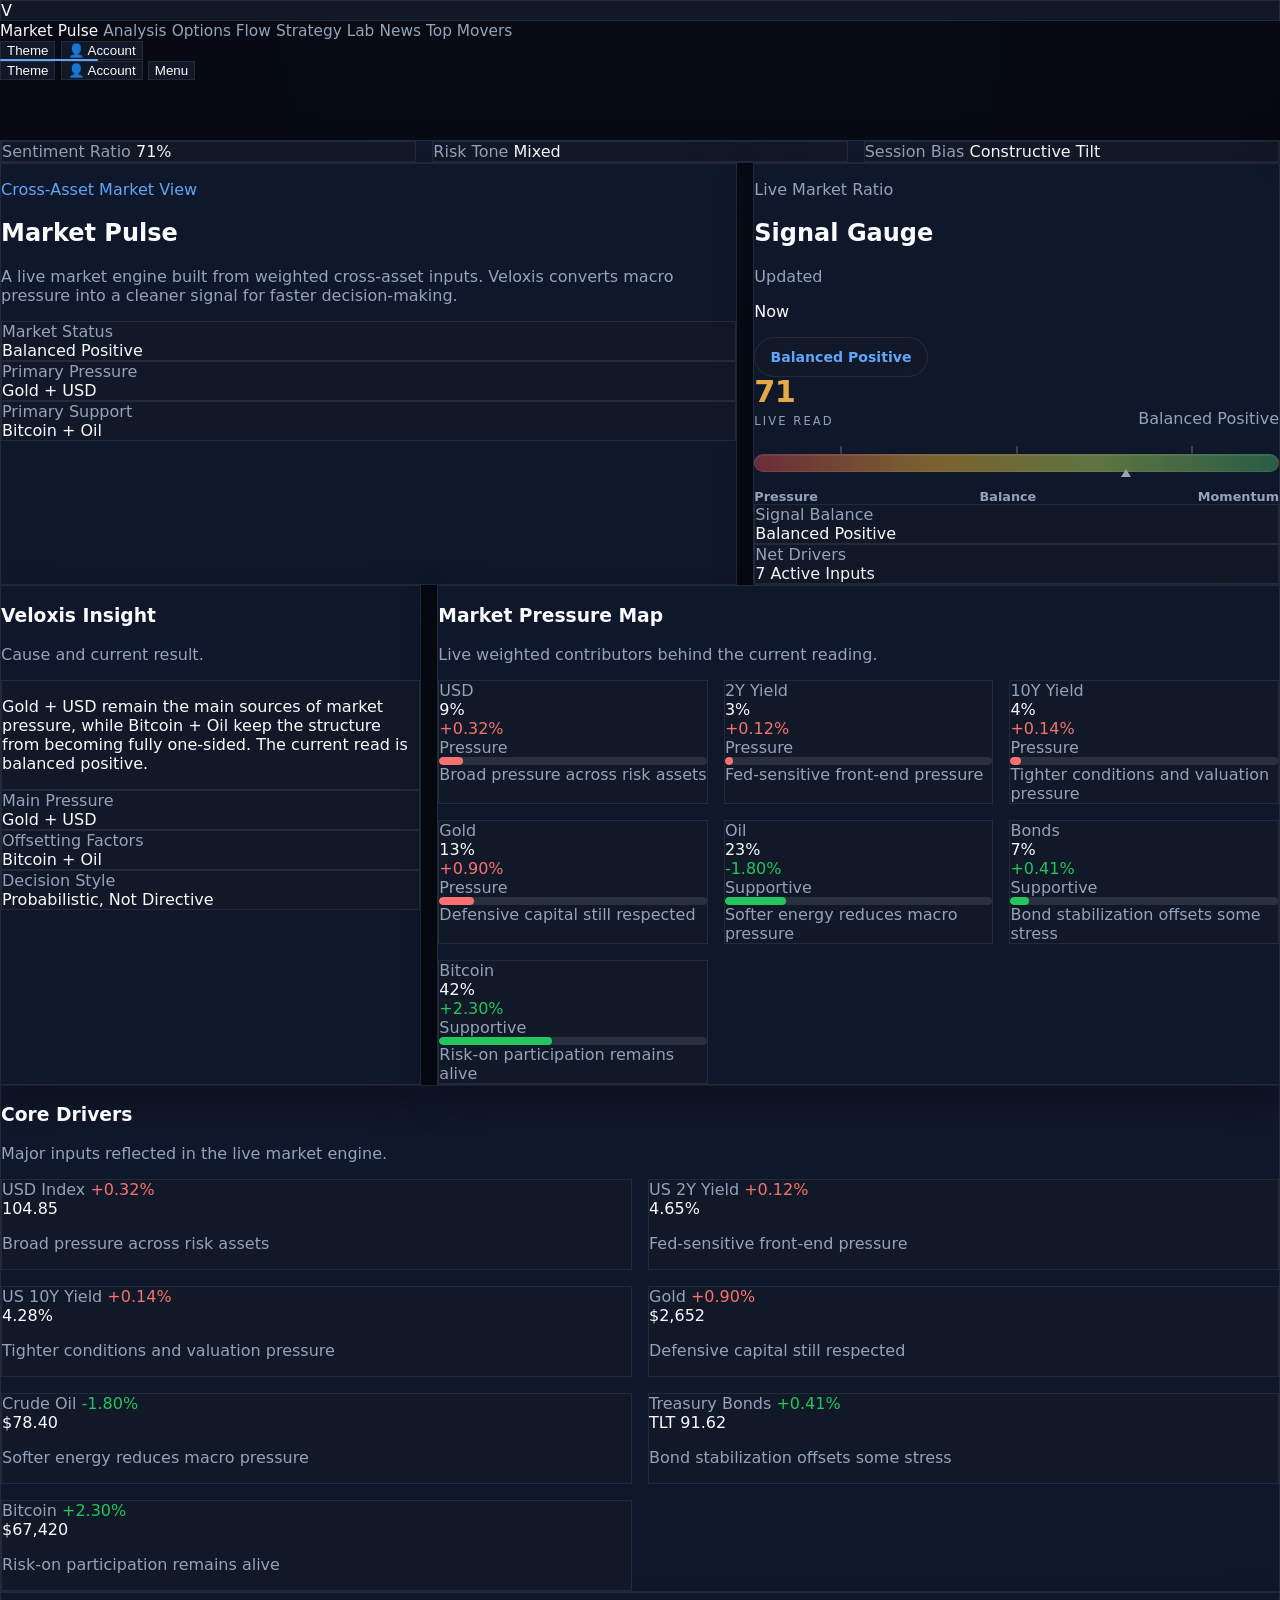
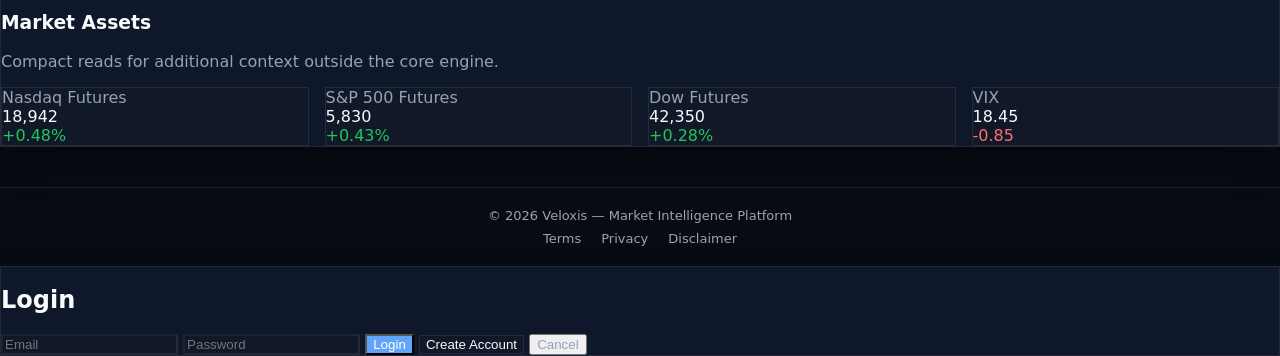
==== commit 739a47b9: "Update index.html" ====
--- a/index.html
+++ b/index.html
@@ -610,23 +610,8 @@
     </div>
   </div>
 
-  <script type="module">
-   import { initializeApp } from "https://www.gstatic.com/firebasejs/10.7.1/firebase-app.js";
-import { getAuth, createUserWithEmailAndPassword, signInWithEmailAndPassword } 
-from "https://www.gstatic.com/firebasejs/10.7.1/firebase-auth.js";
-
-const firebaseConfig = {
-  apiKey: "PUT-HERE",
-  authDomain: "PUT-HERE",
-  projectId: "PUT-HERE",
-};
-
-const app = initializeApp(firebaseConfig);
-const auth = getAuth(app);
-
-window.auth = auth;
-window.createUserWithEmailAndPassword = createUserWithEmailAndPassword;
-window.signInWithEmailAndPassword = signInWithEmailAndPassword; 
+  <script>
+    
     function toggleTheme() {
       document.getElementById("main-body").classList.toggle("dark");
     }
@@ -1096,19 +1081,7 @@
 }
 
 function handleRegister() {
-  const inputs = document.querySelectorAll("#loginBox input");
-
-  const email = inputs[1].value;
-  const password = inputs[3].value;
-
-  createUserWithEmailAndPassword(window.auth, email, password)
-    .then(() => {
-      alert("Account created ✅");
-      closeLogin();
-    })
-    .catch((error) => {
-      alert(error.message);
-    });
+  alert("Account created successfully 🚀");
 }
   
 document.addEventListener("DOMContentLoaded", applySavedTheme);
